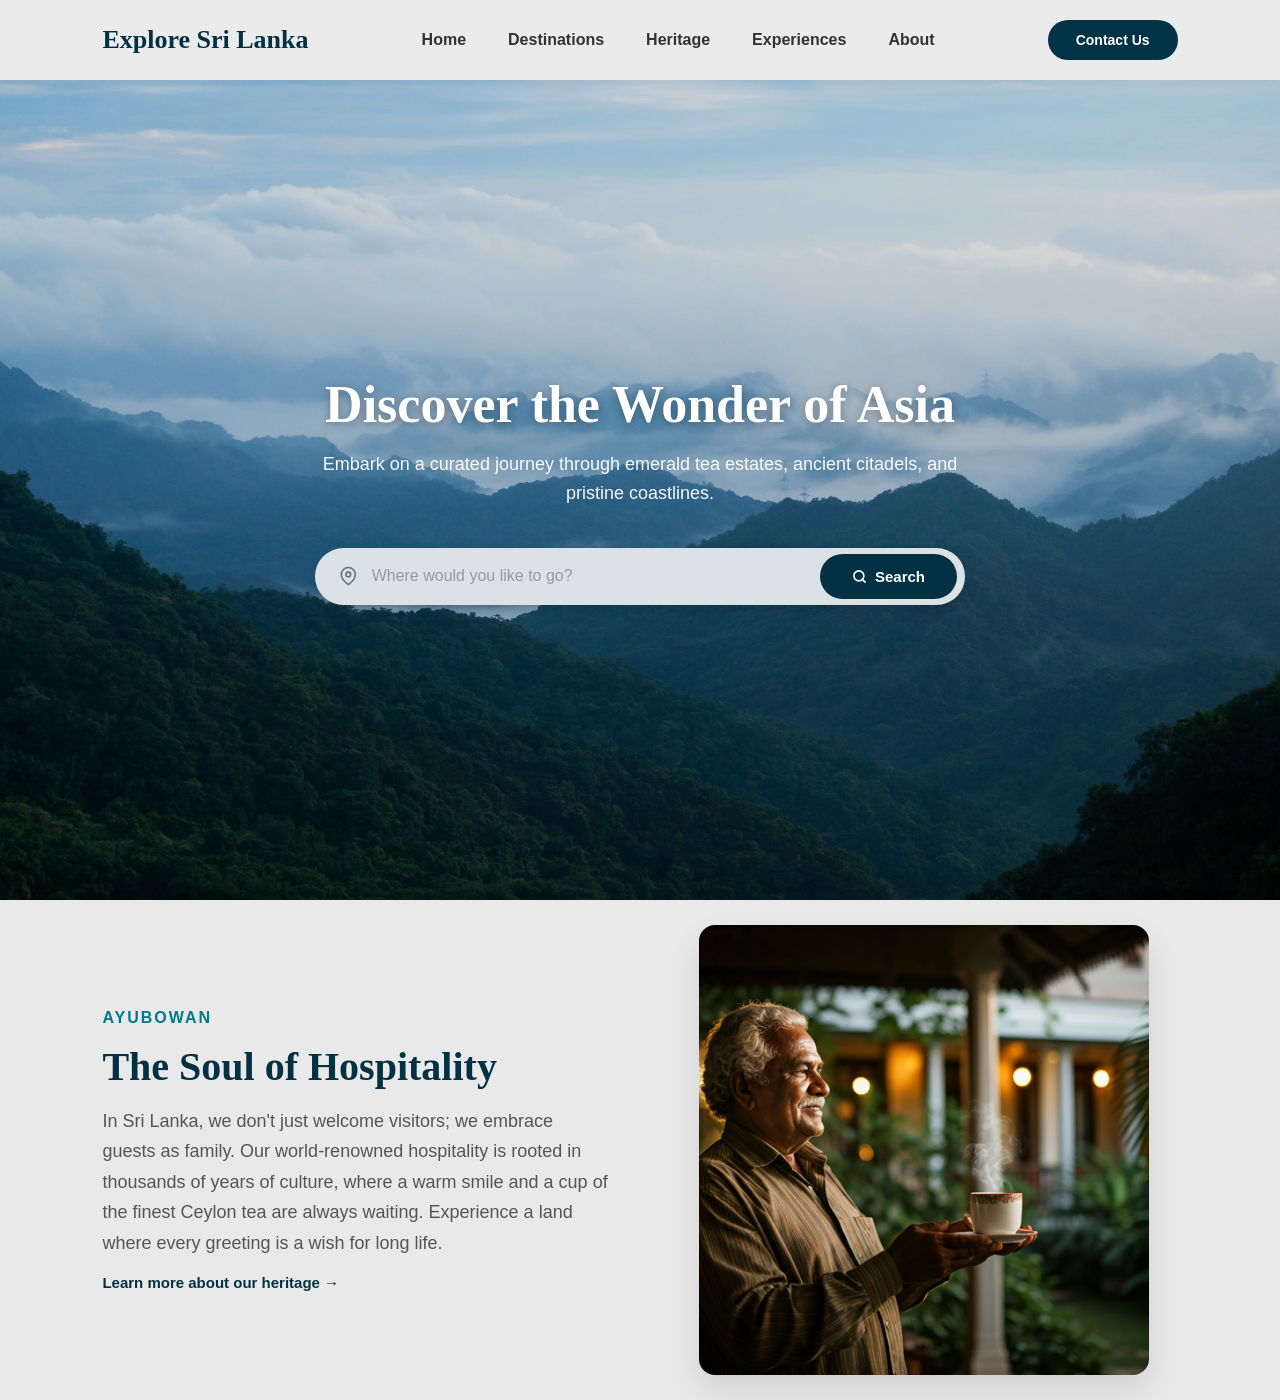
==== index.html @ 51507819 "update 001" ====
<!doctype html>
<html lang="en">
  <head>
    <meta charset="UTF-8" />
    <meta name="viewport" content="width=device-width, initial-scale=1.0" />
    <title>Document</title>
    <link rel="stylesheet" href="assets/css/index.css" />
  </head>
  <body>
    <section class="navbar">
      <div class="logo">Explore Sri Lanka</div>
      <ul class="nav-links">
        <li><a href="#">Home</a></li>
        <li><a href="#">Destinations</a></li>
        <li><a href="#">Heritage</a></li>
        <li><a href="#">Experiences</a></li>
        <li><a href="#">About</a></li>
      </ul>

      <div class="nav-actions">
        <button class="btn-contact">Contact Us</button>
      </div>
    </section>

    <section class="hero-section">
      <div class="hero-row-top">
        <h1>Discover the Wonder of Asia</h1>
        <p>
          Embark on a curated journey through emerald tea estates, ancient
          citadels, and pristine coastlines.
        </p>
      </div>

      <div class="hero-row-bottm">
        <div class="search-input-group">
          <svg
            class="geo-icon"
            xmlns="http://www.w3.org/2000/svg"
            viewBox="0 0 24 24"
            fill="none"
            stroke="currentColor"
            stroke-width="2"
            stroke-linecap="round"
            stroke-linejoin="round"
          >
            <path d="M21 10c0 7-9 13-9 13s-9-6-9-13a9 9 0 0 1 18 0z"></path>
            <circle cx="12" cy="10" r="3"></circle>
          </svg>
          <input
            type="text"
            placeholder="Where would you like to go?"
            class="search-input"
          />
        </div>

        <button class="btn-search">
          <svg
            class="search-icon"
            xmlns="http://www.w3.org/2000/svg"
            viewBox="0 0 24 24"
            fill="none"
            stroke="currentColor"
            stroke-width="2.5"
            stroke-linecap="round"
            stroke-linejoin="round"
          >
            <circle cx="11" cy="11" r="8"></circle>
            <line x1="21" y1="21" x2="16.65" y2="16.65"></line>
          </svg>
          Search
        </button>
      </div>
    </section>

    <section class="hospitality-section">
      <div class="hospitality-left">
        <span>AYUBOWAN</span>
        <h2>The Soul of Hospitality</h2>
        <p>
          In Sri Lanka, we don't just welcome visitors; we embrace guests as
          family. Our world-renowned hospitality is rooted in thousands of years
          of culture, where a warm smile and a cup of the finest Ceylon tea are
          always waiting. Experience a land where every greeting is a wish for
          long life.
        </p>
        <a href="#" class="btn-link">Learn more about our heritage &rarr;</a>
      </div>

      <div class="hospitality-right">
        <img src="assets/Images/hospitality.png" alt="hospitality" />
      </div>
    </section>

    <section class="destinations-section"></section>

    <section class="cta-section"></section>

    <section class="footer-section"></section>
  </body>
</html>
---- assets/css/index.css ----
/* --- 1. Global Reset --- */
* {
  margin: 0;
  padding: 0;
  box-sizing: border-box;
  font-family: "Segoe UI", Tahoma, Geneva, Verdana, sans-serif;
}

body {
  width: 100%;
  overflow-x: hidden;
  background-color: #f4f3ee;
}

/* --- 2. Navigation Bar Section --- */
.navbar {
  display: flex;
  justify-content: space-between;
  align-items: center;
  padding: 20px 8%;
  background-color: #eaebea;
  width: 100%;
  position: sticky;
  top: 0;
  z-index: 1000;
  box-shadow: 0 2px 10px rgba(0, 0, 0, 0.05);
}

.logo {
  font-family: "Playfair Display", "Georgia", serif;
  font-size: 26px;
  font-weight: 700;
  color: #033143;
}

.nav-links {
  display: flex;
  list-style-type: none;
  gap: 10px;
}

.nav-links li a {
  font-weight: 600;
  position: relative;
  display: block;
  color: #333333;
  text-decoration: none;
  padding: 10px 16px;
  text-align: center;
}

.nav-links li a:hover::after,
.nav-links li a.active::after {
  content: "";
  position: absolute;
  left: 0;
  bottom: 0;
  width: 100%;
  height: 2px;
  background-color: #033143;
}

.btn-contact {
  background-color: #003345;
  color: white;
  padding: 12px 28px;
  font-size: 14px;
  font-weight: 600;
  border-radius: 50px;
  border: none;
  cursor: pointer;
}

.btn-contact:hover {
  background-color: #034f6d;
}

/* --- 3. Hero Section --- */
.hero-section {
  position: relative;
  width: 100%;
  height: calc(100vh - 80px);
  min-height: 600px;
  background:
    linear-gradient(rgba(0, 0, 0, 0.15), rgba(0, 0, 0, 0.25)),
    url("../Images/hero_img.webp") no-repeat center center/cover;
  text-align: center;
  color: #ffffff;
  display: flex;
  flex-direction: column;
  justify-content: center;
  align-items: center;
  padding: 60px 20px;
}

.hero-row-top {
  margin-bottom: 40px;
}

.hero-row-top h1 {
  font-family: "Playfair Display", "Georgia", serif;
  font-size: 52px;
  font-weight: 700;
  margin-bottom: 16px;
  text-shadow: 0 2px 10px rgba(0, 0, 0, 0.3);
}

.hero-row-top p {
  font-size: 18px;
  max-width: 650px;
  margin: 0 auto;
  line-height: 1.6;
  opacity: 0.95;
}

.hero-row-bottm {
  background-color: #dbe2e6;
  border-radius: 100px;
  display: flex;
  align-items: center;
  justify-content: space-between;
  padding: 6px 8px 6px 24px;
  width: 100%;
  max-width: 650px;
  box-shadow: 0 4px 15px rgba(0, 0, 0, 0.15);
}

.search-input-group {
  display: flex;
  align-items: center;
  gap: 14px;
  flex: 1;
}

.geo-icon {
  width: 20px;
  height: 20px;
  color: #5c727d;
}

.search-input {
  border: none;
  background: transparent;
  outline: none;
  width: 100%;
  font-size: 16px;
  color: #2c3e50;
  font-weight: 400;
}

.search-input::placeholder {
  color: #7f8c8d;
  opacity: 0.8;
}

.btn-search {
  background-color: #033143;
  color: #ffffff;
  border: none;
  padding: 14px 32px;
  border-radius: 100px;
  font-size: 15px;
  font-weight: 600;
  display: flex;
  align-items: center;
  gap: 8px;
  cursor: pointer;
}

.btn-search:hover {
  background-color: #044158;
}

.search-icon {
  width: 15px;
  height: 15px;
  color: #ffffff;
}

/* --- 4. Hospitality Section --- */
.hospitality-section {
  width: 100%;
  display: flex;
  flex-direction: row;
  justify-content: space-between;
  align-items: center;
  gap: 60px;
  padding: 0 8%;
  background-color: #e9e9e9;
}

.hospitality-left {
  flex: 1;
  display: flex;
  flex-direction: column;
  gap: 16px;
}

.hospitality-left span {
  color: #007a87;
  font-weight: 600;
  letter-spacing: 2px;
  font-size: 16px;
}

.hospitality-left h2 {
  font-family: "Playfair Display", "Georgia", serif;
  font-size: 40px;
  color: #033143;
  font-weight: 700;
}

.hospitality-left p {
  color: #555555;
  line-height: 1.7;
  font-size: 18px;
}

.hospitality-left a {
  color: #033143;
  text-decoration: none;
  font-size: 15px;
  font-weight: 600;
}

.hospitality-right {
  flex: 1;
  display: flex;
  justify-content: center;
}

.hospitality-right img {
  margin: 25px;
  border-radius: 16px;
  width: 100%;
  max-width: 450px;
  height: auto;
  box-shadow: 0 15px 30px rgba(0, 0, 0, 0.1);
}

/* ==========================================================================
   📱 5. MOBILE & TABLET RESPONSIVE MEDIA QUERY (Screen < 768px)
   ========================================================================== */
@media (max-width: 768px) {
  /* Navbar Responsive */
  .navbar {
    flex-direction: column;
    gap: 15px;
    padding: 15px 20px;
  }

  .nav-links {
    flex-wrap: wrap;
    justify-content: center;
    gap: 10px;
  }

  /* Hero Section Responsive */
  .hero-row-top h1 {
    font-size: 34px; /* Title එක පොඩි කලා phone එකට ගැලපෙන්න */
  }

  .hero-row-top p {
    font-size: 15px;
  }

  /* Search Bar Responsive */
  .hero-row-bottm {
    flex-direction: column;
    border-radius: 20px;
    padding: 16px;
    gap: 16px;
  }

  .search-input-group {
    width: 100%;
  }

  .btn-search {
    width: 100%;
    justify-content: center;
  }

  /* Hospitality Section Responsive */
  .hospitality-section {
    flex-direction: column-reverse; /* Mobile එකේදී Image එක උඩටත් Text එක යටටත් ගන්නවා */
    gap: 40px;
    padding: 40px 24px;
    text-align: center;
    margin: 40px auto;
  }

  .hospitality-left {
    width: 100%;
  }

  .hospitality-left h2 {
    font-size: 28px;
  }

  .hospitality-right {
    width: 100%;
  }

  .hospitality-right img {
    max-width: 100%; /* Phone එකේ size එකටම image එක auto කුඩා වෙනවා */
  }
}
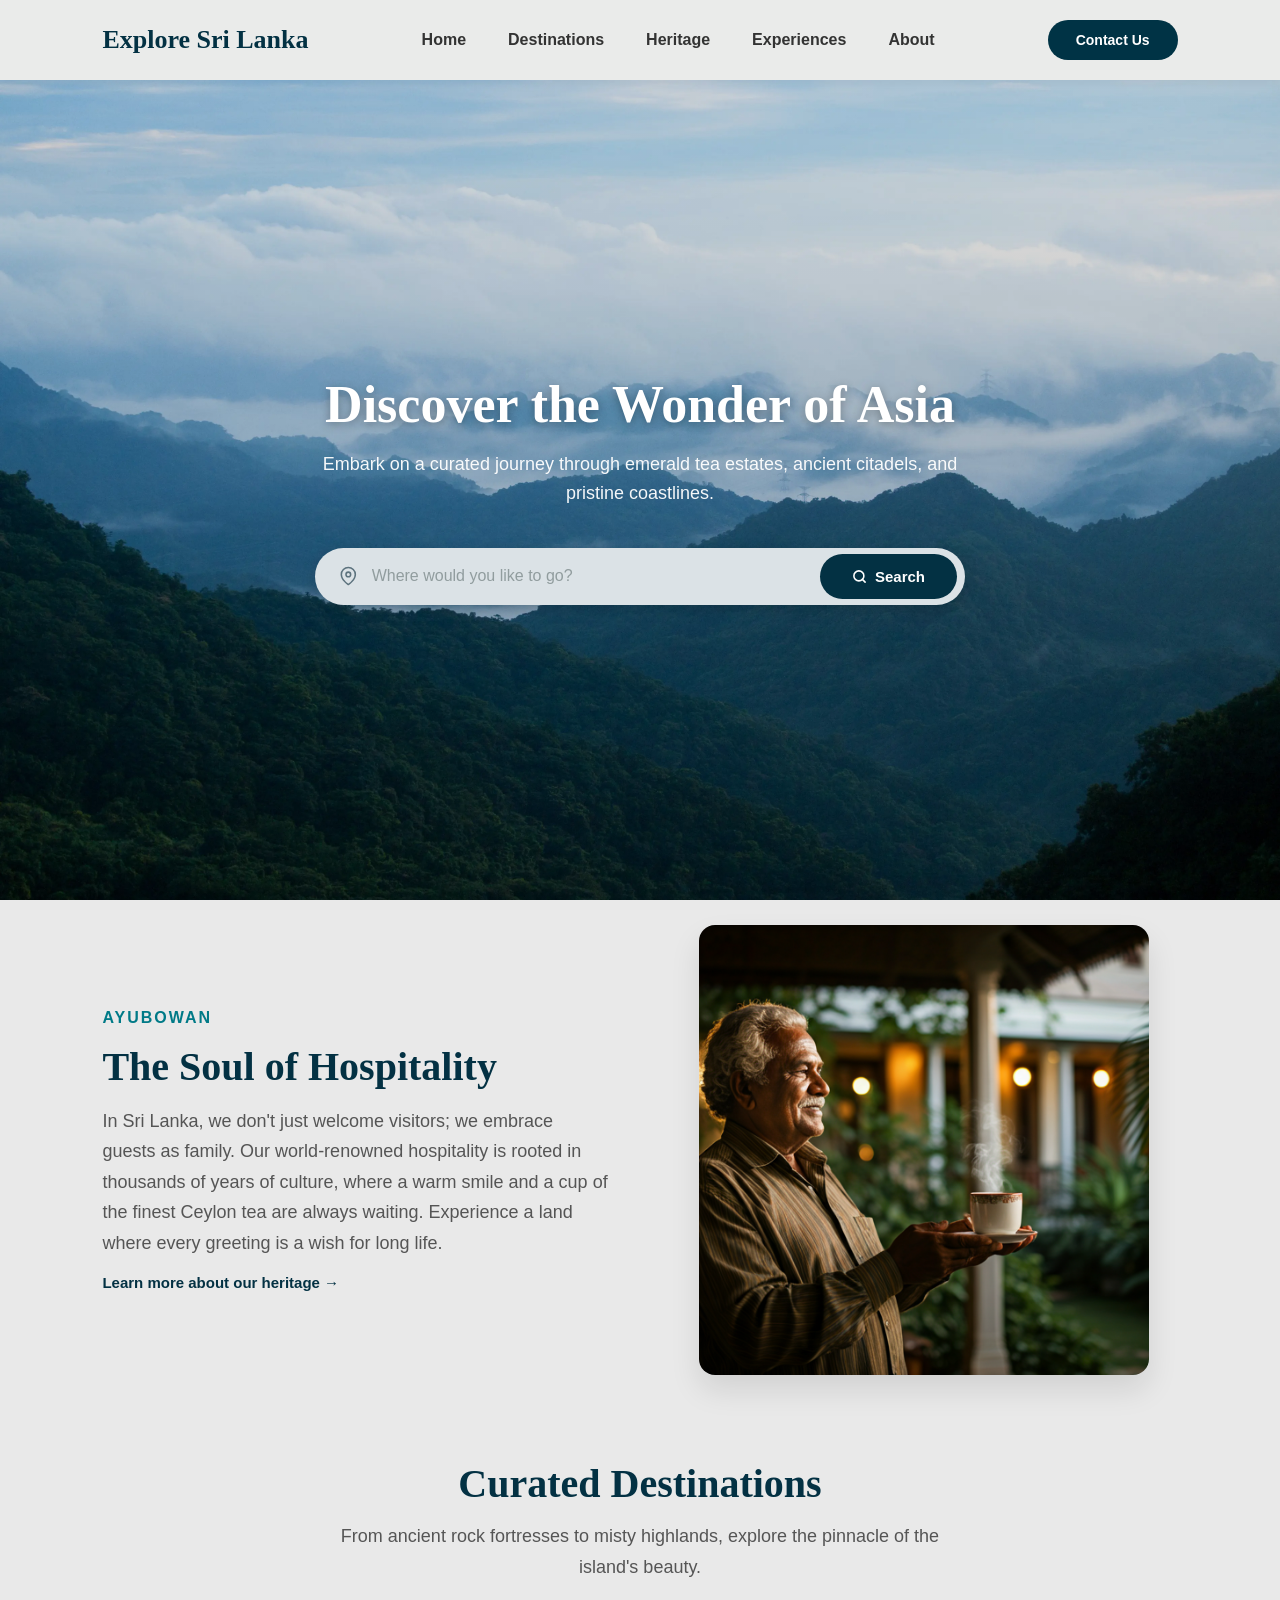
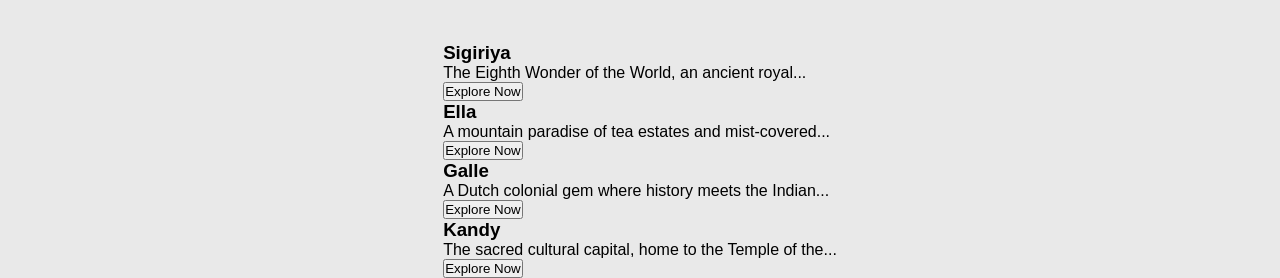
==== commit e7f6f1ef: "update destinations 001" ====
--- a/index.html
+++ b/index.html
@@ -91,7 +91,41 @@
       </div>
     </section>
 
-    <section class="destinations-section"></section>
+    <section class="destinations-section">
+      <div class="destinations-top">
+        <h2>Curated Destinations</h2>
+        <p>
+          From ancient rock fortresses to misty highlands, explore the pinnacle
+          of the island's beauty.
+        </p>
+      </div>
+
+      <div class="destinations-bottom">
+        <div class="destinations-bottom-card card-sigiriya">
+          <h3>Sigiriya</h3>
+          <p>The Eighth Wonder of the World, an ancient royal...</p>
+          <button class="btn-explore">Explore Now</button>
+        </div>
+
+        <div class="destinations-bottom-card card-ella">
+          <h3>Ella</h3>
+          <p>A mountain paradise of tea estates and mist-covered...</p>
+          <button class="btn-explore">Explore Now</button>
+        </div>
+
+        <div class="destinations-bottom-card card-galle">
+          <h3>Galle</h3>
+          <p>A Dutch colonial gem where history meets the Indian...</p>
+          <button class="btn-explore">Explore Now</button>
+        </div>
+
+        <div class="destinations-bottom-card card-kandy">
+          <h3>Kandy</h3>
+          <p>The sacred cultural capital, home to the Temple of the...</p>
+          <button class="btn-explore">Explore Now</button>
+        </div>
+      </div>
+    </section>
 
     <section class="cta-section"></section>
 
--- a/assets/css/index.css
+++ b/assets/css/index.css
@@ -236,6 +236,39 @@
   max-width: 450px;
   height: auto;
   box-shadow: 0 15px 30px rgba(0, 0, 0, 0.1);
+}
+
+/* destinations-section */
+
+.destinations-section {
+  display: flex;
+  flex-direction: column;
+  align-items: center;
+  background-color: #e9e9e9;
+}
+
+.destinations-top {
+  display: flex;
+  flex-direction: column;
+  align-items: center;
+  justify-content: center;
+  padding: 60px;
+  gap: 14px;
+}
+
+.destinations-top h2 {
+  font-family: "Playfair Display", "Georgia", serif;
+  font-size: 40px;
+  color: #033143;
+  font-weight: 700;
+}
+
+.destinations-top p {
+  color: #555555;
+  line-height: 1.7;
+  font-size: 18px;
+  text-align: center;
+  max-width: 650px;
 }
 
 /* ==========================================================================
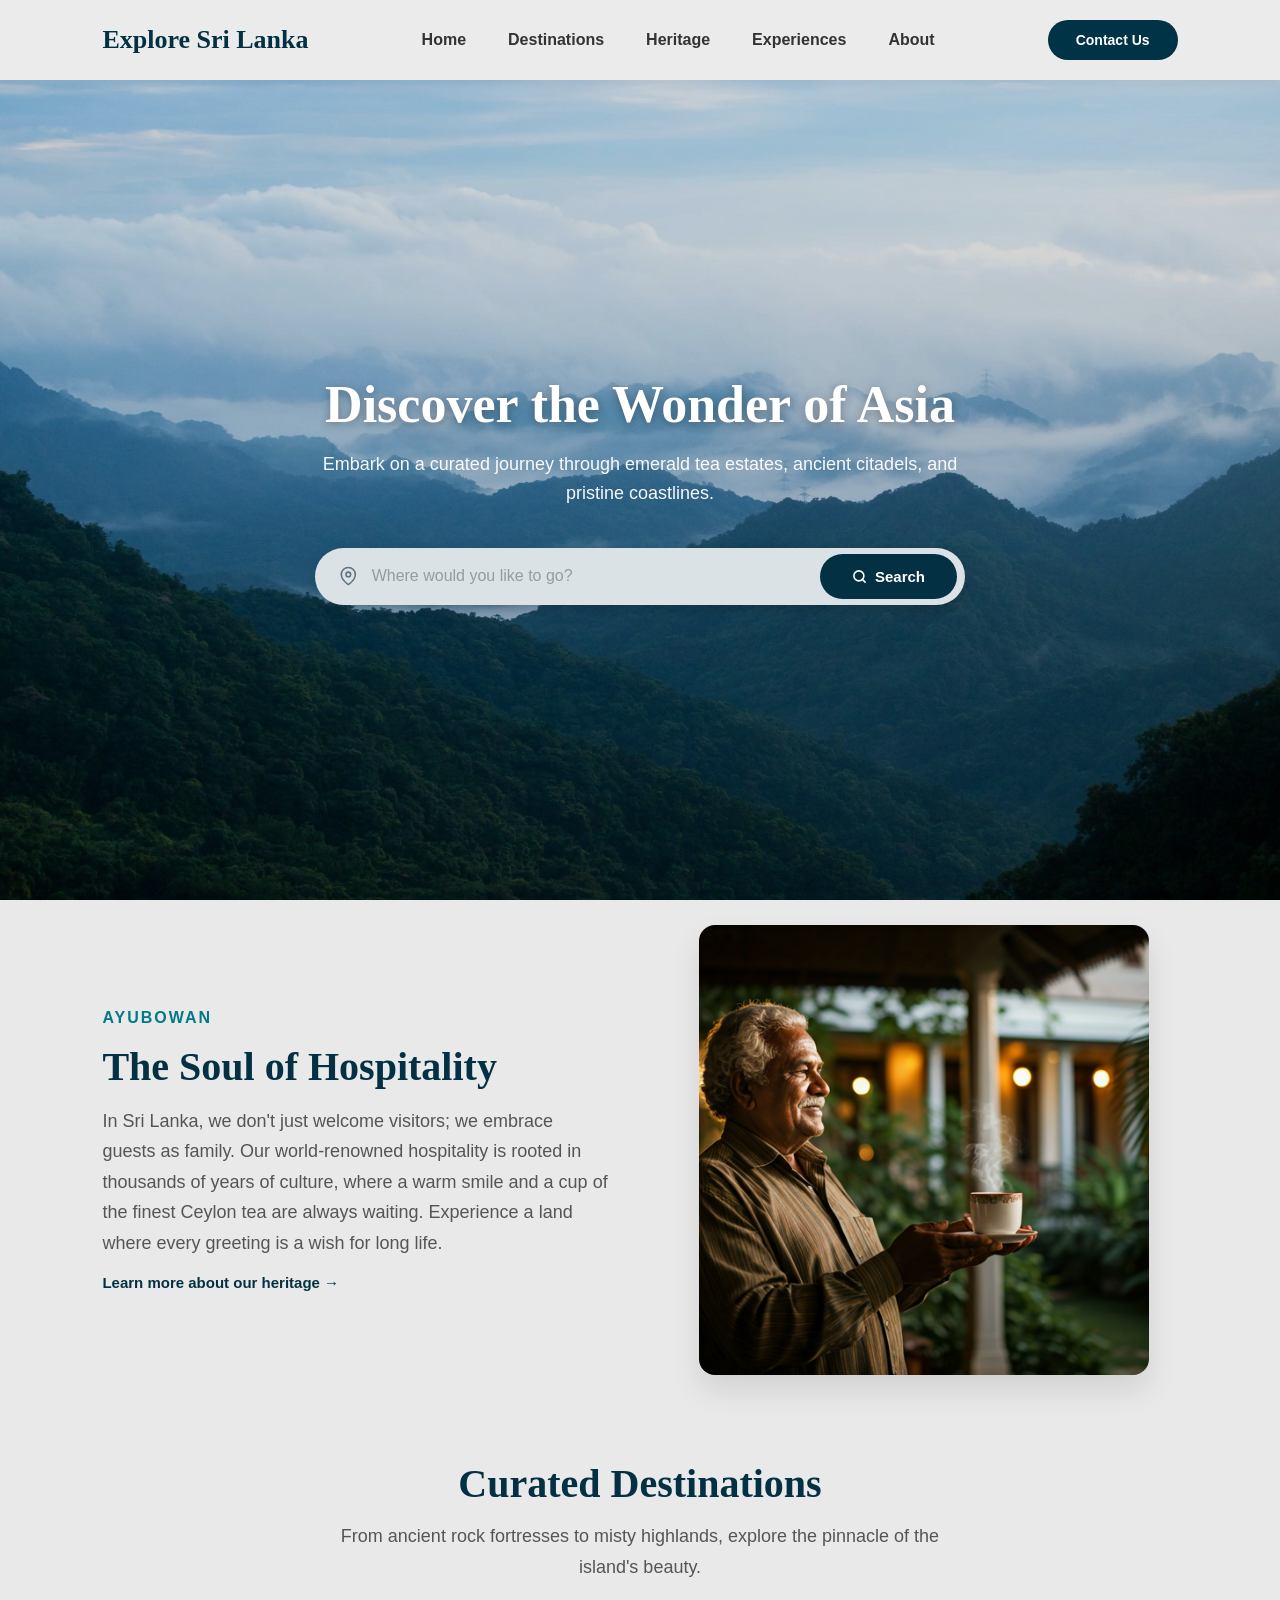
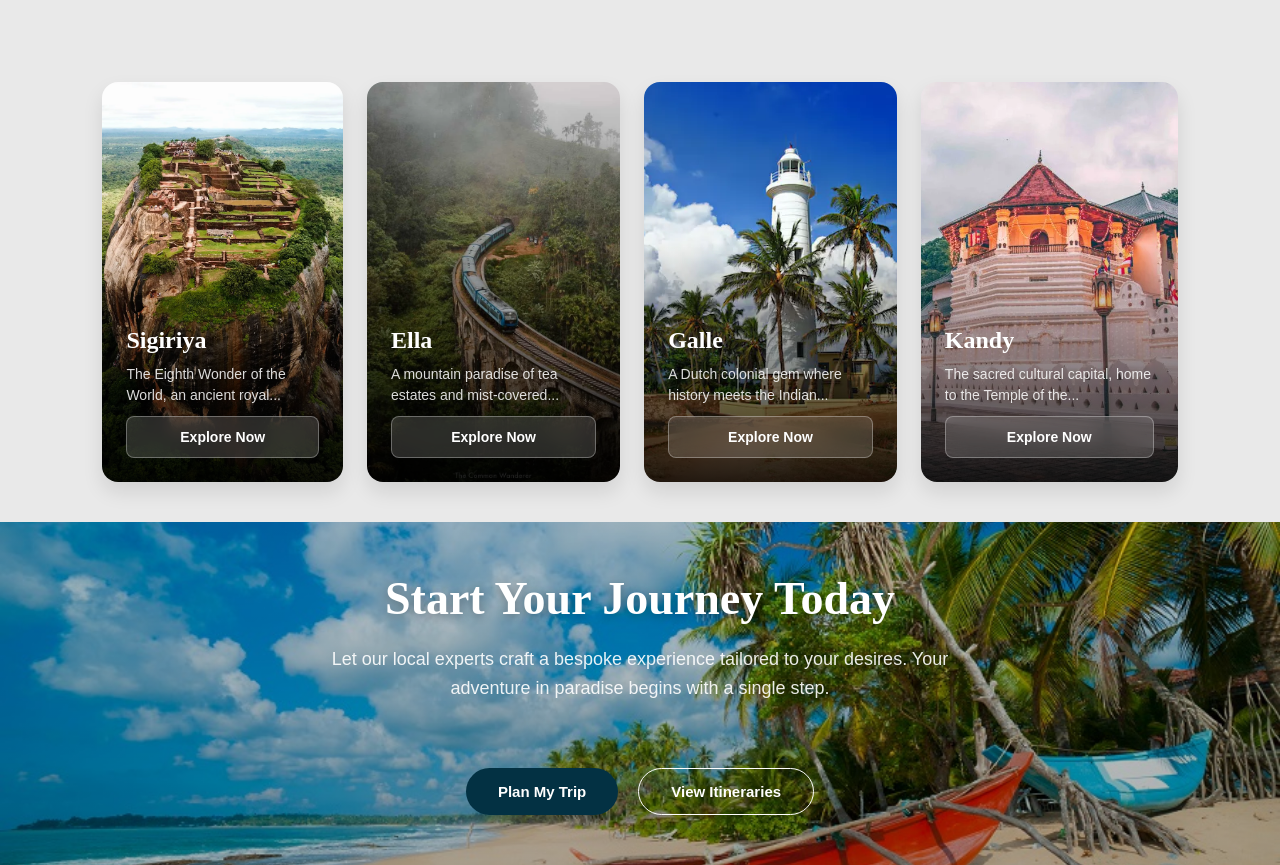
==== commit bc88edf2: "update cta section 002" ====
--- a/index.html
+++ b/index.html
@@ -127,7 +127,19 @@
       </div>
     </section>
 
-    <section class="cta-section"></section>
+    <section class="cta-section">
+      <div class="cta-section-top">
+        <h1>Start Your Journey Today</h1>
+        <p>
+          Let our local experts craft a bespoke experience tailored to your
+          desires. Your adventure in paradise begins with a single step.
+        </p>
+      </div>
+      <div class="cta-section-bottom">
+        <button class="btn-plan">Plan My Trip</button>
+        <button class="btn-itineraries">View Itineraries</button>
+      </div>
+    </section>
 
     <section class="footer-section"></section>
   </body>
--- a/assets/css/index.css
+++ b/assets/css/index.css
@@ -1,4 +1,4 @@
-/* --- 1. Global Reset --- */
+/*Global Reset*/
 * {
   margin: 0;
   padding: 0;
@@ -12,7 +12,7 @@
   background-color: #f4f3ee;
 }
 
-/* --- 2. Navigation Bar Section --- */
+/*Navigation Bar Section*/
 .navbar {
   display: flex;
   justify-content: space-between;
@@ -75,7 +75,7 @@
   background-color: #034f6d;
 }
 
-/* --- 3. Hero Section --- */
+/*Hero Section */
 .hero-section {
   position: relative;
   width: 100%;
@@ -271,6 +271,154 @@
   max-width: 650px;
 }
 
+.destinations-bottom {
+  display: flex;
+  flex-direction: row;
+  justify-content: space-between;
+  gap: 24px;
+  width: 100%;
+  max-width: 1600px;
+  margin: 40px auto;
+  padding: 0 8%;
+}
+
+.destinations-bottom-card {
+  height: 400px;
+  border-radius: 16px;
+  box-shadow: 0 10px 20px rgba(0, 0, 0, 0.1);
+  display: flex;
+  flex-direction: column;
+  justify-content: flex-end;
+
+  padding: 24px;
+  color: white;
+  gap: 10px;
+}
+
+.destinations-bottom-card:hover {
+  transform: translateY(-8px);
+}
+
+.destinations-bottom-card h3 {
+  font-family: "Playfair Display", "Georgia", serif;
+  font-size: 24px;
+}
+
+.destinations-bottom-card p {
+  font-size: 14px;
+  line-height: 1.5;
+  opacity: 0.85;
+}
+
+.btn-explore {
+  background: rgba(255, 255, 255, 0.15);
+  backdrop-filter: blur(10px);
+  -webkit-backdrop-filter: blur(10px);
+  color: #ffffff;
+  border: 1px solid rgba(255, 255, 255, 0.3);
+  padding: 12px;
+  border-radius: 8px;
+  font-size: 14px;
+  font-weight: 600;
+  cursor: pointer;
+  width: 100%;
+}
+.card-sigiriya {
+  background:
+    linear-gradient(to top, rgba(0, 0, 0, 0.85) 0%, rgba(0, 0, 0, 0) 60%),
+    url("../Images/sigiriya.webp") no-repeat center center/cover;
+}
+
+.card-ella {
+  background:
+    linear-gradient(to top, rgba(0, 0, 0, 0.85) 0%, rgba(0, 0, 0, 0) 60%),
+    url("../Images/ella.webp") no-repeat center center/cover;
+}
+
+.card-galle {
+  background:
+    linear-gradient(to top, rgba(0, 0, 0, 0.85) 0%, rgba(0, 0, 0, 0) 60%),
+    url("../Images/galle.webp") no-repeat center center/cover;
+}
+
+.card-kandy {
+  background:
+    linear-gradient(to top, rgba(0, 0, 0, 0.85) 0%, rgba(0, 0, 0, 0) 60%),
+    url("../Images/kandy.webp") no-repeat center center/cover;
+}
+
+/* cta-section */
+.cta-section {
+  background:
+    linear-gradient(rgba(0, 0, 0, 0.2), rgba(0, 0, 0, 0.3)),
+    url("../Images/cta_bg.jpg") no-repeat center center/cover;
+  display: flex;
+  flex-direction: column;
+  justify-content: center;
+  align-items: center;
+  text-align: center;
+  color: white;
+  gap: 50px;
+  padding: 50px;
+}
+
+.cta-section-top {
+  max-width: 700px;
+  display: flex;
+  flex-direction: column;
+  align-items: center;
+  gap: 20px;
+}
+
+.cta-section-top h1 {
+  font-family: "Playfair Display", "Georgia", serif;
+  font-size: 46px;
+  font-weight: 700;
+  text-shadow: 0 2px 10px rgba(0, 0, 0, 0.3);
+}
+
+.cta-section-top p {
+  font-size: 18px;
+  line-height: 1.6;
+  opacity: 0.9;
+}
+
+.cta-section-bottom {
+  display: flex;
+  flex-direction: row;
+  gap: 20px;
+  margin-top: 15px;
+}
+
+.cta-section-bottom button {
+  padding: 14px 32px;
+  border-radius: 50px;
+  font-size: 15px;
+  font-weight: 600;
+  cursor: pointer;
+  transition: all 0.3s ease;
+}
+
+.btn-plan {
+  background-color: #033143;
+  color: white;
+  border: none;
+}
+
+.btn-plan:hover {
+  background-color: #044863;
+}
+
+.btn-itineraries {
+  background: transparent;
+  color: white;
+  border: 1.5px solid white;
+}
+
+.btn-itineraries:hover {
+  background-color: white;
+  color: #033143;
+}
 /* ==========================================================================
    📱 5. MOBILE & TABLET RESPONSIVE MEDIA QUERY (Screen < 768px)
    ========================================================================== */
@@ -338,4 +486,32 @@
   .hospitality-right img {
     max-width: 100%; /* Phone එකේ size එකටම image එක auto කුඩා වෙනවා */
   }
-}
+
+  .destinations-top {
+    padding: 40px 20px;
+    gap: 10px;
+  }
+
+  .destinations-top h2 {
+    font-size: 30px; /* ලොකු වැඩි නිසා මාතෘකාව පොඩ්ඩක් කුඩා කලා */
+  }
+
+  .destinations-top p {
+    font-size: 15px; /* Paragraph එකේ අකුරු සයිස් එක පොඩ්ඩක් අඩු කලා */
+  }
+
+  /* 2. ප්‍රධාන Flex Container එක වම-දකුණ (Row) ඉඳන් උඩ-යට (Column) කිරීම */
+  .destinations-bottom {
+    flex-direction: column; /* කාඩ් 4 එකක් යට එකක් පෙළගස්වන මැජික් ලයින් එක */
+    gap: 20px; /* කාඩ් අතර පරතරය */
+    padding: 0 24px; /* දෙපැත්තෙන් ලස්සනට margin එකක් තියාගන්න */
+    margin: 20px auto 40px auto;
+  }
+
+  /* 3. තනි කාඩ් එකක පළල සහ උස phone screen එකට fit කිරීම */
+  .destinations-bottom-card {
+    width: 100%; /* කාඩ් එක phone එකේ පළලටම (Full width) ගන්නවා */
+    height: 350px; /* Phone එකේදී උස 400px වැඩි නිසා 350px කලා */
+    padding: 20px; /* කාඩ් එක ඇතුලේ තියෙන padding පොඩ්ඩක් අඩු කලා */
+  }
+}
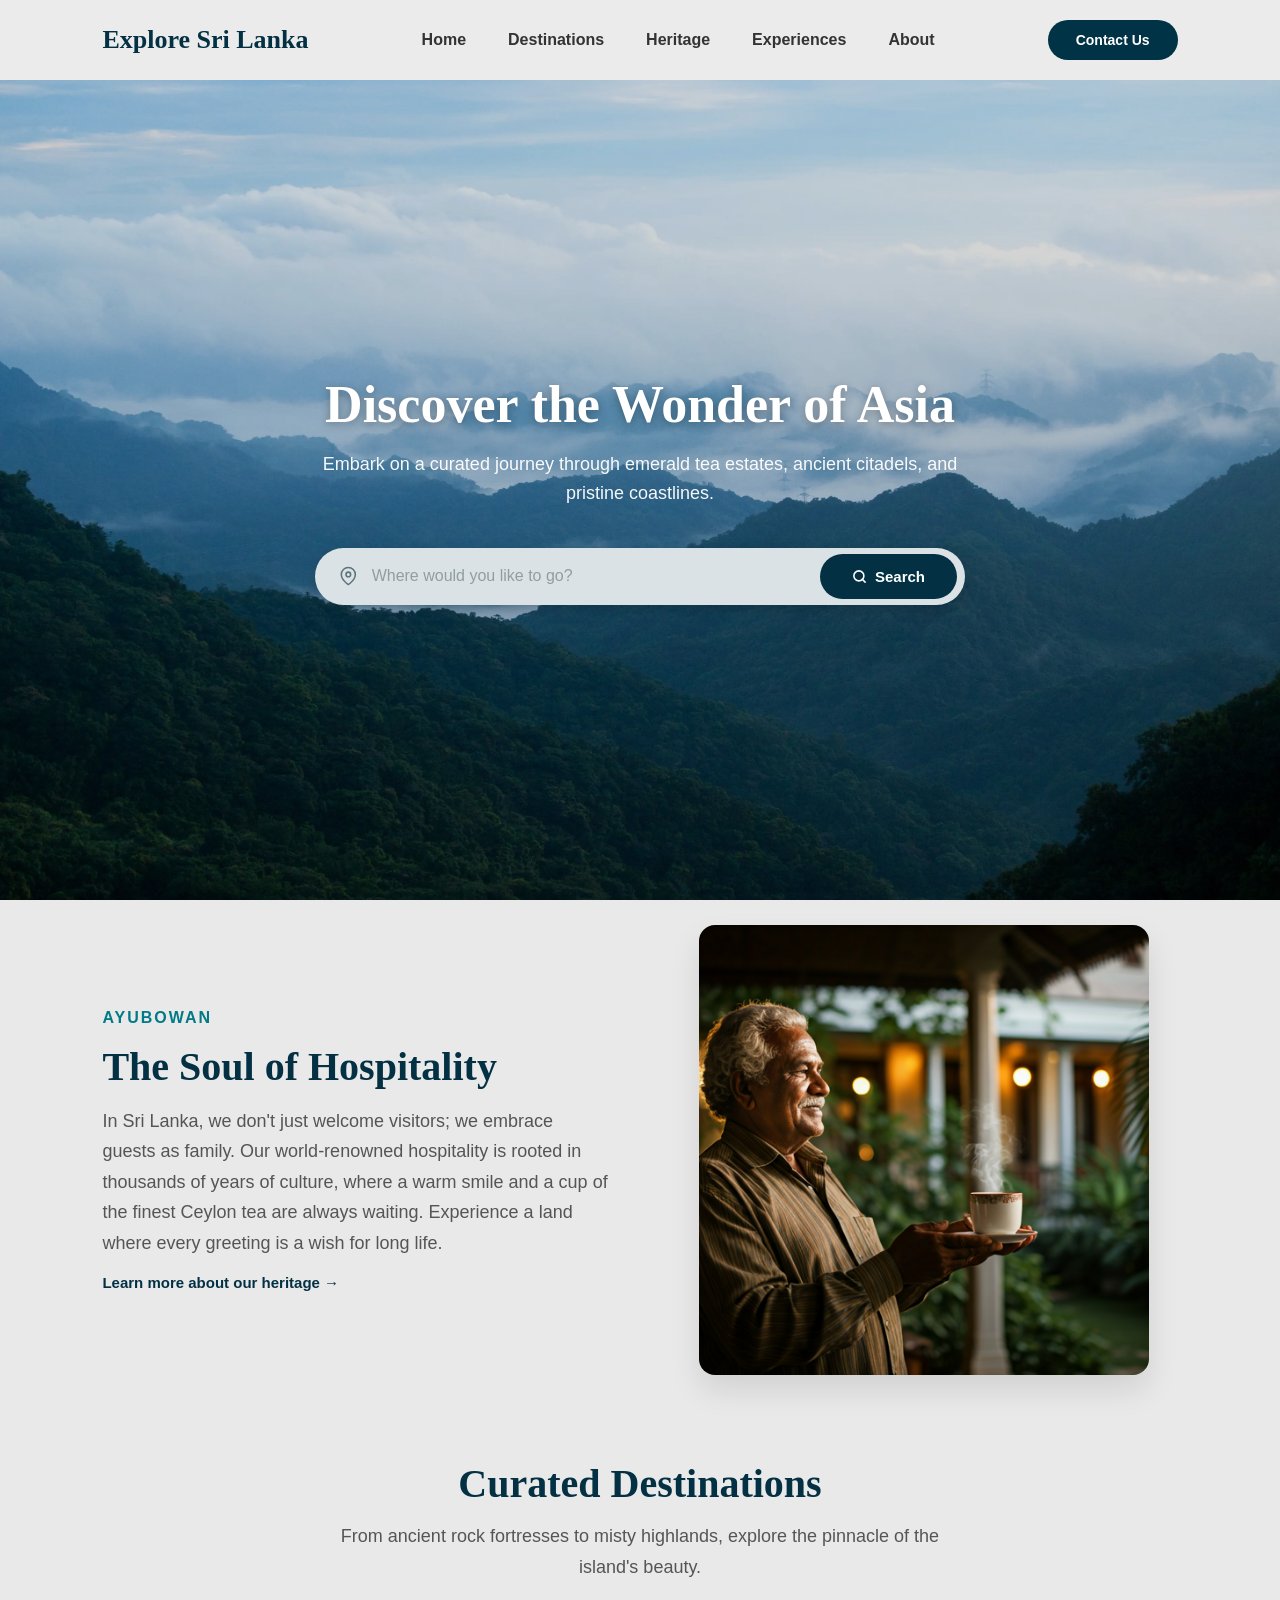
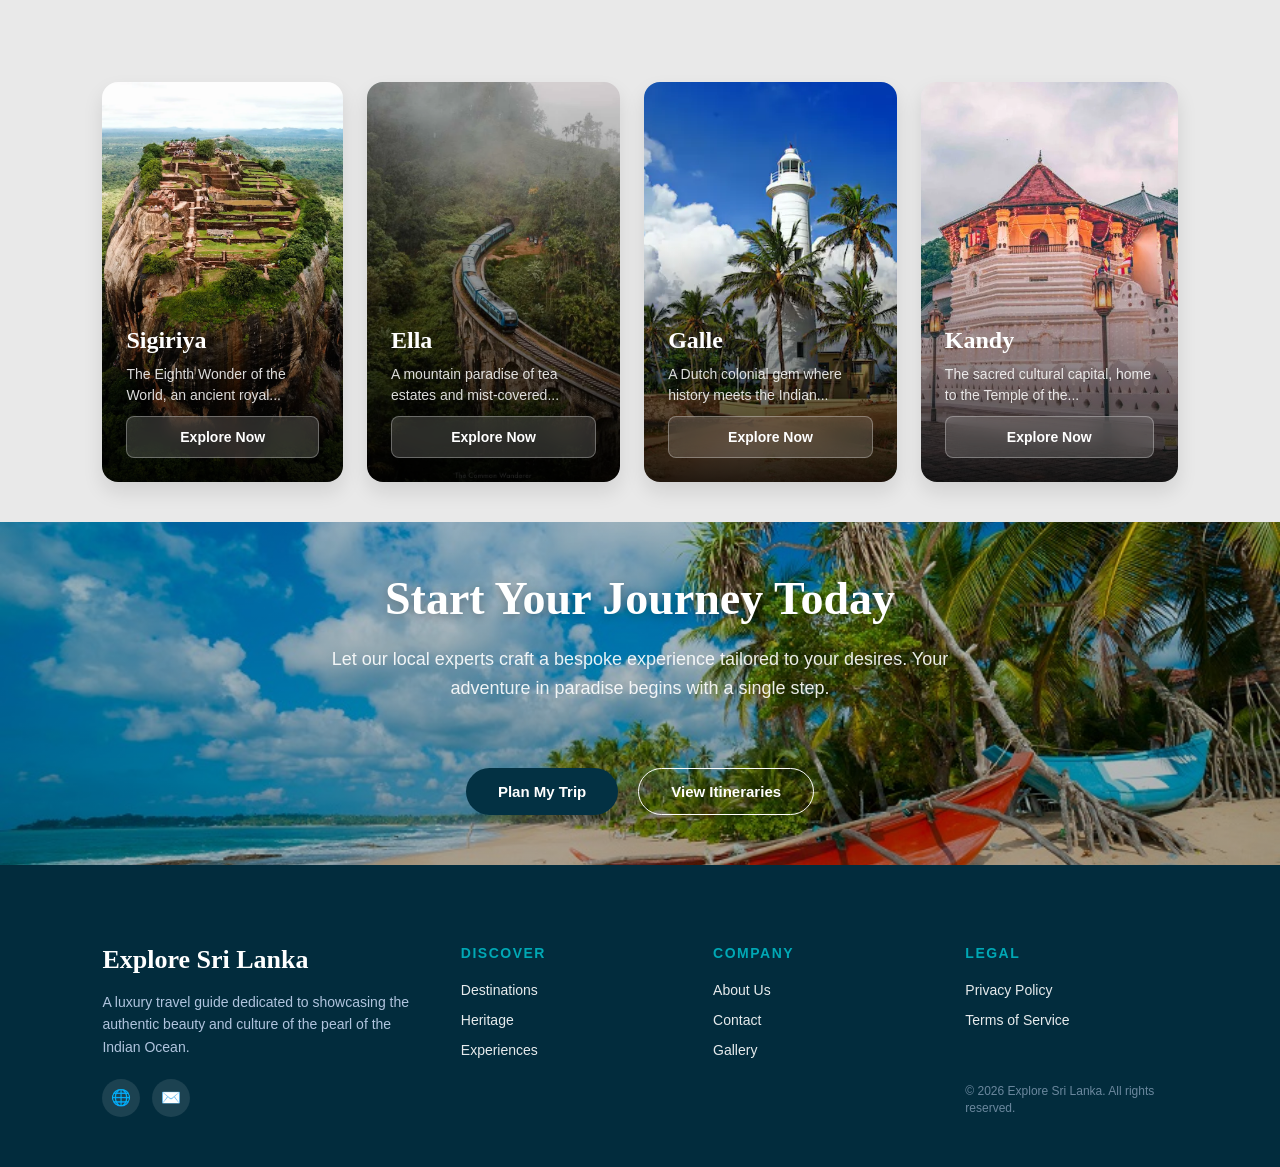
==== commit 0e1b29b9: "update index page and modern nav bar and footter" ====
--- a/index.html
+++ b/index.html
@@ -5,22 +5,11 @@
     <meta name="viewport" content="width=device-width, initial-scale=1.0" />
     <title>Document</title>
     <link rel="stylesheet" href="assets/css/index.css" />
+    <link rel="stylesheet" href="assets/css/index.css" />
+    <link rel="stylesheet" href="assets/css/navbar-footer.css" />
   </head>
   <body>
-    <section class="navbar">
-      <div class="logo">Explore Sri Lanka</div>
-      <ul class="nav-links">
-        <li><a href="#">Home</a></li>
-        <li><a href="#">Destinations</a></li>
-        <li><a href="#">Heritage</a></li>
-        <li><a href="#">Experiences</a></li>
-        <li><a href="#">About</a></li>
-      </ul>
-
-      <div class="nav-actions">
-        <button class="btn-contact">Contact Us</button>
-      </div>
-    </section>
+    <div id="global-navbar"></div>
 
     <section class="hero-section">
       <div class="hero-row-top">
@@ -141,6 +130,8 @@
       </div>
     </section>
 
-    <section class="footer-section"></section>
+    <div id="global-footer"></div>
+
+    <script src="assets/js/load-components.js"></script>
   </body>
 </html>
--- a/assets/css/index.css
+++ b/assets/css/index.css
@@ -1,4 +1,4 @@
-/*Global Reset*/
+/* Global Reset */
 * {
   margin: 0;
   padding: 0;
@@ -12,70 +12,7 @@
   background-color: #f4f3ee;
 }
 
-/*Navigation Bar Section*/
-.navbar {
-  display: flex;
-  justify-content: space-between;
-  align-items: center;
-  padding: 20px 8%;
-  background-color: #eaebea;
-  width: 100%;
-  position: sticky;
-  top: 0;
-  z-index: 1000;
-  box-shadow: 0 2px 10px rgba(0, 0, 0, 0.05);
-}
-
-.logo {
-  font-family: "Playfair Display", "Georgia", serif;
-  font-size: 26px;
-  font-weight: 700;
-  color: #033143;
-}
-
-.nav-links {
-  display: flex;
-  list-style-type: none;
-  gap: 10px;
-}
-
-.nav-links li a {
-  font-weight: 600;
-  position: relative;
-  display: block;
-  color: #333333;
-  text-decoration: none;
-  padding: 10px 16px;
-  text-align: center;
-}
-
-.nav-links li a:hover::after,
-.nav-links li a.active::after {
-  content: "";
-  position: absolute;
-  left: 0;
-  bottom: 0;
-  width: 100%;
-  height: 2px;
-  background-color: #033143;
-}
-
-.btn-contact {
-  background-color: #003345;
-  color: white;
-  padding: 12px 28px;
-  font-size: 14px;
-  font-weight: 600;
-  border-radius: 50px;
-  border: none;
-  cursor: pointer;
-}
-
-.btn-contact:hover {
-  background-color: #034f6d;
-}
-
-/*Hero Section */
+/* Hero Section */
 .hero-section {
   position: relative;
   width: 100%;
@@ -177,7 +114,7 @@
   color: #ffffff;
 }
 
-/* --- 4. Hospitality Section --- */
+/* Hospitality Section */
 .hospitality-section {
   width: 100%;
   display: flex;
@@ -238,8 +175,7 @@
   box-shadow: 0 15px 30px rgba(0, 0, 0, 0.1);
 }
 
-/* destinations-section */
-
+/* Destinations Section */
 .destinations-section {
   display: flex;
   flex-direction: column;
@@ -289,7 +225,6 @@
   display: flex;
   flex-direction: column;
   justify-content: flex-end;
-
   padding: 24px;
   color: white;
   gap: 10px;
@@ -323,6 +258,7 @@
   cursor: pointer;
   width: 100%;
 }
+
 .card-sigiriya {
   background:
     linear-gradient(to top, rgba(0, 0, 0, 0.85) 0%, rgba(0, 0, 0, 0) 60%),
@@ -347,7 +283,7 @@
     url("../Images/kandy.webp") no-repeat center center/cover;
 }
 
-/* cta-section */
+/* CTA Section */
 .cta-section {
   background:
     linear-gradient(rgba(0, 0, 0, 0.2), rgba(0, 0, 0, 0.3)),
@@ -419,33 +355,19 @@
   background-color: white;
   color: #033143;
 }
+
 /* ==========================================================================
-   📱 5. MOBILE & TABLET RESPONSIVE MEDIA QUERY (Screen < 768px)
+   📱 MOBILE & TABLET RESPONSIVE MEDIA QUERY (Screen < 768px)
    ========================================================================== */
 @media (max-width: 768px) {
-  /* Navbar Responsive */
-  .navbar {
-    flex-direction: column;
-    gap: 15px;
-    padding: 15px 20px;
-  }
-
-  .nav-links {
-    flex-wrap: wrap;
-    justify-content: center;
-    gap: 10px;
-  }
-
-  /* Hero Section Responsive */
   .hero-row-top h1 {
-    font-size: 34px; /* Title එක පොඩි කලා phone එකට ගැලපෙන්න */
+    font-size: 34px;
   }
 
   .hero-row-top p {
     font-size: 15px;
   }
 
-  /* Search Bar Responsive */
   .hero-row-bottm {
     flex-direction: column;
     border-radius: 20px;
@@ -462,9 +384,8 @@
     justify-content: center;
   }
 
-  /* Hospitality Section Responsive */
   .hospitality-section {
-    flex-direction: column-reverse; /* Mobile එකේදී Image එක උඩටත් Text එක යටටත් ගන්නවා */
+    flex-direction: column-reverse;
     gap: 40px;
     padding: 40px 24px;
     text-align: center;
@@ -484,7 +405,7 @@
   }
 
   .hospitality-right img {
-    max-width: 100%; /* Phone එකේ size එකටම image එක auto කුඩා වෙනවා */
+    max-width: 100%;
   }
 
   .destinations-top {
@@ -493,25 +414,48 @@
   }
 
   .destinations-top h2 {
-    font-size: 30px; /* ලොකු වැඩි නිසා මාතෘකාව පොඩ්ඩක් කුඩා කලා */
+    font-size: 30px;
   }
 
   .destinations-top p {
-    font-size: 15px; /* Paragraph එකේ අකුරු සයිස් එක පොඩ්ඩක් අඩු කලා */
-  }
-
-  /* 2. ප්‍රධාන Flex Container එක වම-දකුණ (Row) ඉඳන් උඩ-යට (Column) කිරීම */
+    font-size: 15px;
+  }
+
   .destinations-bottom {
-    flex-direction: column; /* කාඩ් 4 එකක් යට එකක් පෙළගස්වන මැජික් ලයින් එක */
-    gap: 20px; /* කාඩ් අතර පරතරය */
-    padding: 0 24px; /* දෙපැත්තෙන් ලස්සනට margin එකක් තියාගන්න */
+    flex-direction: column;
+    gap: 20px;
+    padding: 0 24px;
     margin: 20px auto 40px auto;
   }
 
-  /* 3. තනි කාඩ් එකක පළල සහ උස phone screen එකට fit කිරීම */
   .destinations-bottom-card {
-    width: 100%; /* කාඩ් එක phone එකේ පළලටම (Full width) ගන්නවා */
-    height: 350px; /* Phone එකේදී උස 400px වැඩි නිසා 350px කලා */
-    padding: 20px; /* කාඩ් එක ඇතුලේ තියෙන padding පොඩ්ඩක් අඩු කලා */
-  }
-}
+    width: 100%;
+    height: 350px;
+    padding: 20px;
+  }
+
+  .cta-section {
+    padding: 60px 20px;
+    gap: 30px;
+    height: auto;
+  }
+
+  .cta-section-top h1 {
+    font-size: 32px;
+  }
+
+  .cta-section-top p {
+    font-size: 15px;
+  }
+
+  .cta-section-bottom {
+    flex-direction: column;
+    width: 100%;
+    gap: 12px;
+    margin-top: 5px;
+  }
+
+  .cta-section-bottom button {
+    width: 100%;
+  }
+}
--- a/assets/css/index.css
+++ b/assets/css/index.css
@@ -1,4 +1,4 @@
-/*Global Reset*/
+/* Global Reset */
 * {
   margin: 0;
   padding: 0;
@@ -12,70 +12,7 @@
   background-color: #f4f3ee;
 }
 
-/*Navigation Bar Section*/
-.navbar {
-  display: flex;
-  justify-content: space-between;
-  align-items: center;
-  padding: 20px 8%;
-  background-color: #eaebea;
-  width: 100%;
-  position: sticky;
-  top: 0;
-  z-index: 1000;
-  box-shadow: 0 2px 10px rgba(0, 0, 0, 0.05);
-}
-
-.logo {
-  font-family: "Playfair Display", "Georgia", serif;
-  font-size: 26px;
-  font-weight: 700;
-  color: #033143;
-}
-
-.nav-links {
-  display: flex;
-  list-style-type: none;
-  gap: 10px;
-}
-
-.nav-links li a {
-  font-weight: 600;
-  position: relative;
-  display: block;
-  color: #333333;
-  text-decoration: none;
-  padding: 10px 16px;
-  text-align: center;
-}
-
-.nav-links li a:hover::after,
-.nav-links li a.active::after {
-  content: "";
-  position: absolute;
-  left: 0;
-  bottom: 0;
-  width: 100%;
-  height: 2px;
-  background-color: #033143;
-}
-
-.btn-contact {
-  background-color: #003345;
-  color: white;
-  padding: 12px 28px;
-  font-size: 14px;
-  font-weight: 600;
-  border-radius: 50px;
-  border: none;
-  cursor: pointer;
-}
-
-.btn-contact:hover {
-  background-color: #034f6d;
-}
-
-/*Hero Section */
+/* Hero Section */
 .hero-section {
   position: relative;
   width: 100%;
@@ -177,7 +114,7 @@
   color: #ffffff;
 }
 
-/* --- 4. Hospitality Section --- */
+/* Hospitality Section */
 .hospitality-section {
   width: 100%;
   display: flex;
@@ -238,8 +175,7 @@
   box-shadow: 0 15px 30px rgba(0, 0, 0, 0.1);
 }
 
-/* destinations-section */
-
+/* Destinations Section */
 .destinations-section {
   display: flex;
   flex-direction: column;
@@ -289,7 +225,6 @@
   display: flex;
   flex-direction: column;
   justify-content: flex-end;
-
   padding: 24px;
   color: white;
   gap: 10px;
@@ -323,6 +258,7 @@
   cursor: pointer;
   width: 100%;
 }
+
 .card-sigiriya {
   background:
     linear-gradient(to top, rgba(0, 0, 0, 0.85) 0%, rgba(0, 0, 0, 0) 60%),
@@ -347,7 +283,7 @@
     url("../Images/kandy.webp") no-repeat center center/cover;
 }
 
-/* cta-section */
+/* CTA Section */
 .cta-section {
   background:
     linear-gradient(rgba(0, 0, 0, 0.2), rgba(0, 0, 0, 0.3)),
@@ -419,33 +355,19 @@
   background-color: white;
   color: #033143;
 }
+
 /* ==========================================================================
-   📱 5. MOBILE & TABLET RESPONSIVE MEDIA QUERY (Screen < 768px)
+   📱 MOBILE & TABLET RESPONSIVE MEDIA QUERY (Screen < 768px)
    ========================================================================== */
 @media (max-width: 768px) {
-  /* Navbar Responsive */
-  .navbar {
-    flex-direction: column;
-    gap: 15px;
-    padding: 15px 20px;
-  }
-
-  .nav-links {
-    flex-wrap: wrap;
-    justify-content: center;
-    gap: 10px;
-  }
-
-  /* Hero Section Responsive */
   .hero-row-top h1 {
-    font-size: 34px; /* Title එක පොඩි කලා phone එකට ගැලපෙන්න */
+    font-size: 34px;
   }
 
   .hero-row-top p {
     font-size: 15px;
   }
 
-  /* Search Bar Responsive */
   .hero-row-bottm {
     flex-direction: column;
     border-radius: 20px;
@@ -462,9 +384,8 @@
     justify-content: center;
   }
 
-  /* Hospitality Section Responsive */
   .hospitality-section {
-    flex-direction: column-reverse; /* Mobile එකේදී Image එක උඩටත් Text එක යටටත් ගන්නවා */
+    flex-direction: column-reverse;
     gap: 40px;
     padding: 40px 24px;
     text-align: center;
@@ -484,7 +405,7 @@
   }
 
   .hospitality-right img {
-    max-width: 100%; /* Phone එකේ size එකටම image එක auto කුඩා වෙනවා */
+    max-width: 100%;
   }
 
   .destinations-top {
@@ -493,25 +414,48 @@
   }
 
   .destinations-top h2 {
-    font-size: 30px; /* ලොකු වැඩි නිසා මාතෘකාව පොඩ්ඩක් කුඩා කලා */
+    font-size: 30px;
   }
 
   .destinations-top p {
-    font-size: 15px; /* Paragraph එකේ අකුරු සයිස් එක පොඩ්ඩක් අඩු කලා */
-  }
-
-  /* 2. ප්‍රධාන Flex Container එක වම-දකුණ (Row) ඉඳන් උඩ-යට (Column) කිරීම */
+    font-size: 15px;
+  }
+
   .destinations-bottom {
-    flex-direction: column; /* කාඩ් 4 එකක් යට එකක් පෙළගස්වන මැජික් ලයින් එක */
-    gap: 20px; /* කාඩ් අතර පරතරය */
-    padding: 0 24px; /* දෙපැත්තෙන් ලස්සනට margin එකක් තියාගන්න */
+    flex-direction: column;
+    gap: 20px;
+    padding: 0 24px;
     margin: 20px auto 40px auto;
   }
 
-  /* 3. තනි කාඩ් එකක පළල සහ උස phone screen එකට fit කිරීම */
   .destinations-bottom-card {
-    width: 100%; /* කාඩ් එක phone එකේ පළලටම (Full width) ගන්නවා */
-    height: 350px; /* Phone එකේදී උස 400px වැඩි නිසා 350px කලා */
-    padding: 20px; /* කාඩ් එක ඇතුලේ තියෙන padding පොඩ්ඩක් අඩු කලා */
-  }
-}
+    width: 100%;
+    height: 350px;
+    padding: 20px;
+  }
+
+  .cta-section {
+    padding: 60px 20px;
+    gap: 30px;
+    height: auto;
+  }
+
+  .cta-section-top h1 {
+    font-size: 32px;
+  }
+
+  .cta-section-top p {
+    font-size: 15px;
+  }
+
+  .cta-section-bottom {
+    flex-direction: column;
+    width: 100%;
+    gap: 12px;
+    margin-top: 5px;
+  }
+
+  .cta-section-bottom button {
+    width: 100%;
+  }
+}
--- a/assets/css/navbar-footer.css
+++ b/assets/css/navbar-footer.css
@@ -0,0 +1,241 @@
+.navbar {
+  display: flex;
+  justify-content: space-between;
+  align-items: center;
+  padding: 20px 8%;
+  background-color: #eaebea;
+  width: 100%;
+  position: sticky;
+  top: 0;
+  z-index: 1000;
+}
+
+.logo {
+  font-family: "Playfair Display", "Georgia", serif;
+  font-size: 26px;
+  font-weight: 700;
+  color: #033143;
+}
+
+.nav-links {
+  display: flex;
+  list-style-type: none;
+  gap: 10px;
+}
+
+.nav-links li a {
+  font-weight: 600;
+  position: relative;
+  display: block;
+  color: #333333;
+  text-decoration: none;
+  padding: 10px 16px;
+  text-align: center;
+}
+
+.nav-links li a:hover::after,
+.nav-links li a.active::after {
+  content: "";
+  position: absolute;
+  left: 0;
+  bottom: 0;
+  width: 100%;
+  height: 2px;
+  background-color: #033143;
+}
+
+.btn-contact {
+  background-color: #003345;
+  color: white;
+  padding: 12px 28px;
+  font-size: 14px;
+  font-weight: 600;
+  border-radius: 50px;
+  border: none;
+  cursor: pointer;
+}
+
+.hamburger-menu {
+  display: none;
+  flex-direction: column;
+  gap: 6px;
+  cursor: pointer;
+}
+
+.hamburger-menu span {
+  width: 28px;
+  height: 3px;
+  background-color: #033143;
+  border-radius: 2px;
+  transition: all 0.3s ease;
+}
+
+.footer-section {
+  width: 100%;
+  background-color: #022c3d;
+  color: #ffffff;
+  padding: 80px 8% 50px 8%;
+  display: flex;
+  flex-direction: row;
+  justify-content: space-between;
+  gap: 40px;
+}
+
+.footer-col01,
+.footer-col02,
+.footer-col03,
+.footer-col04 {
+  flex: 1;
+  display: flex;
+  flex-direction: column;
+  gap: 16px;
+}
+
+.footer-col01 {
+  flex: 1.5;
+}
+
+.footer-col01 h3 {
+  font-family: "Playfair Display", "Georgia", serif;
+  font-size: 26px;
+  color: #ffffff;
+}
+
+.footer-col01 p {
+  font-size: 14px;
+  color: #b0c4de;
+  line-height: 1.6;
+}
+
+.footer-socials {
+  display: flex;
+  gap: 12px;
+  margin-top: 5px;
+}
+
+.social-icon {
+  background-color: rgba(255, 255, 255, 0.1);
+  width: 38px;
+  height: 38px;
+  display: flex;
+  flex-direction: row;
+  justify-content: center;
+  align-items: center;
+  border-radius: 50%;
+  cursor: pointer;
+  font-size: 16px;
+  transition: background-color 0.3s ease;
+}
+
+.social-icon:hover {
+  background-color: rgba(255, 255, 255, 0.25);
+}
+
+.footer-section h4 {
+  font-size: 14px;
+  font-weight: 700;
+  letter-spacing: 1.5px;
+  color: #00a8b5;
+  margin-bottom: 4px;
+}
+
+.footer-section ul {
+  list-style: none;
+  display: flex;
+  flex-direction: column;
+  gap: 12px;
+}
+
+.footer-section ul li a {
+  color: #ffffff;
+  text-decoration: none;
+  font-size: 14px;
+  opacity: 0.9;
+  transition:
+    color 0.2s ease,
+    padding-left 0.2s ease;
+}
+
+.footer-section ul li a:hover {
+  color: #00a8b5;
+  padding-left: 4px;
+}
+
+.copyright {
+  margin-top: auto;
+  font-size: 12px;
+  color: #b0c4de;
+  opacity: 0.6;
+  line-height: 1.4;
+}
+
+@media (max-width: 768px) {
+  .navbar {
+    padding: 20px 24px;
+  }
+
+  .hamburger-menu {
+    display: flex;
+  }
+
+  .nav-actions {
+    display: none;
+  }
+
+  .nav-links {
+    position: absolute;
+    top: 75px;
+    left: 0;
+    width: 100%;
+    background-color: #eaebea;
+    flex-direction: column;
+    gap: 0;
+    padding: 0;
+    max-height: 0;
+    overflow: hidden;
+    transition: max-height 0.4s ease-in-out;
+    box-shadow: 0 10px 15px rgba(0, 0, 0, 0.05);
+  }
+
+  .nav-links li {
+    width: 100%;
+    text-align: center;
+    border-bottom: 1px solid rgba(0, 0, 0, 0.05);
+  }
+
+  .nav-links li a {
+    padding: 18px 0;
+    display: block;
+    width: 100%;
+  }
+
+  .nav-links.active {
+    max-height: 350px;
+  }
+
+  .hamburger-menu.active span:nth-child(1) {
+    transform: translateY(9px) rotate(45deg);
+  }
+
+  .hamburger-menu.active span:nth-child(2) {
+    opacity: 0;
+  }
+
+  .hamburger-menu.active span:nth-child(3) {
+    transform: translateY(-9px) rotate(-45deg);
+  }
+
+  .footer-section {
+    flex-direction: column;
+    gap: 40px;
+    padding: 50px 24px 40px 24px;
+  }
+
+  .footer-col01 {
+    flex: 1;
+  }
+
+  .copyright {
+    margin-top: 20px;
+  }
+}
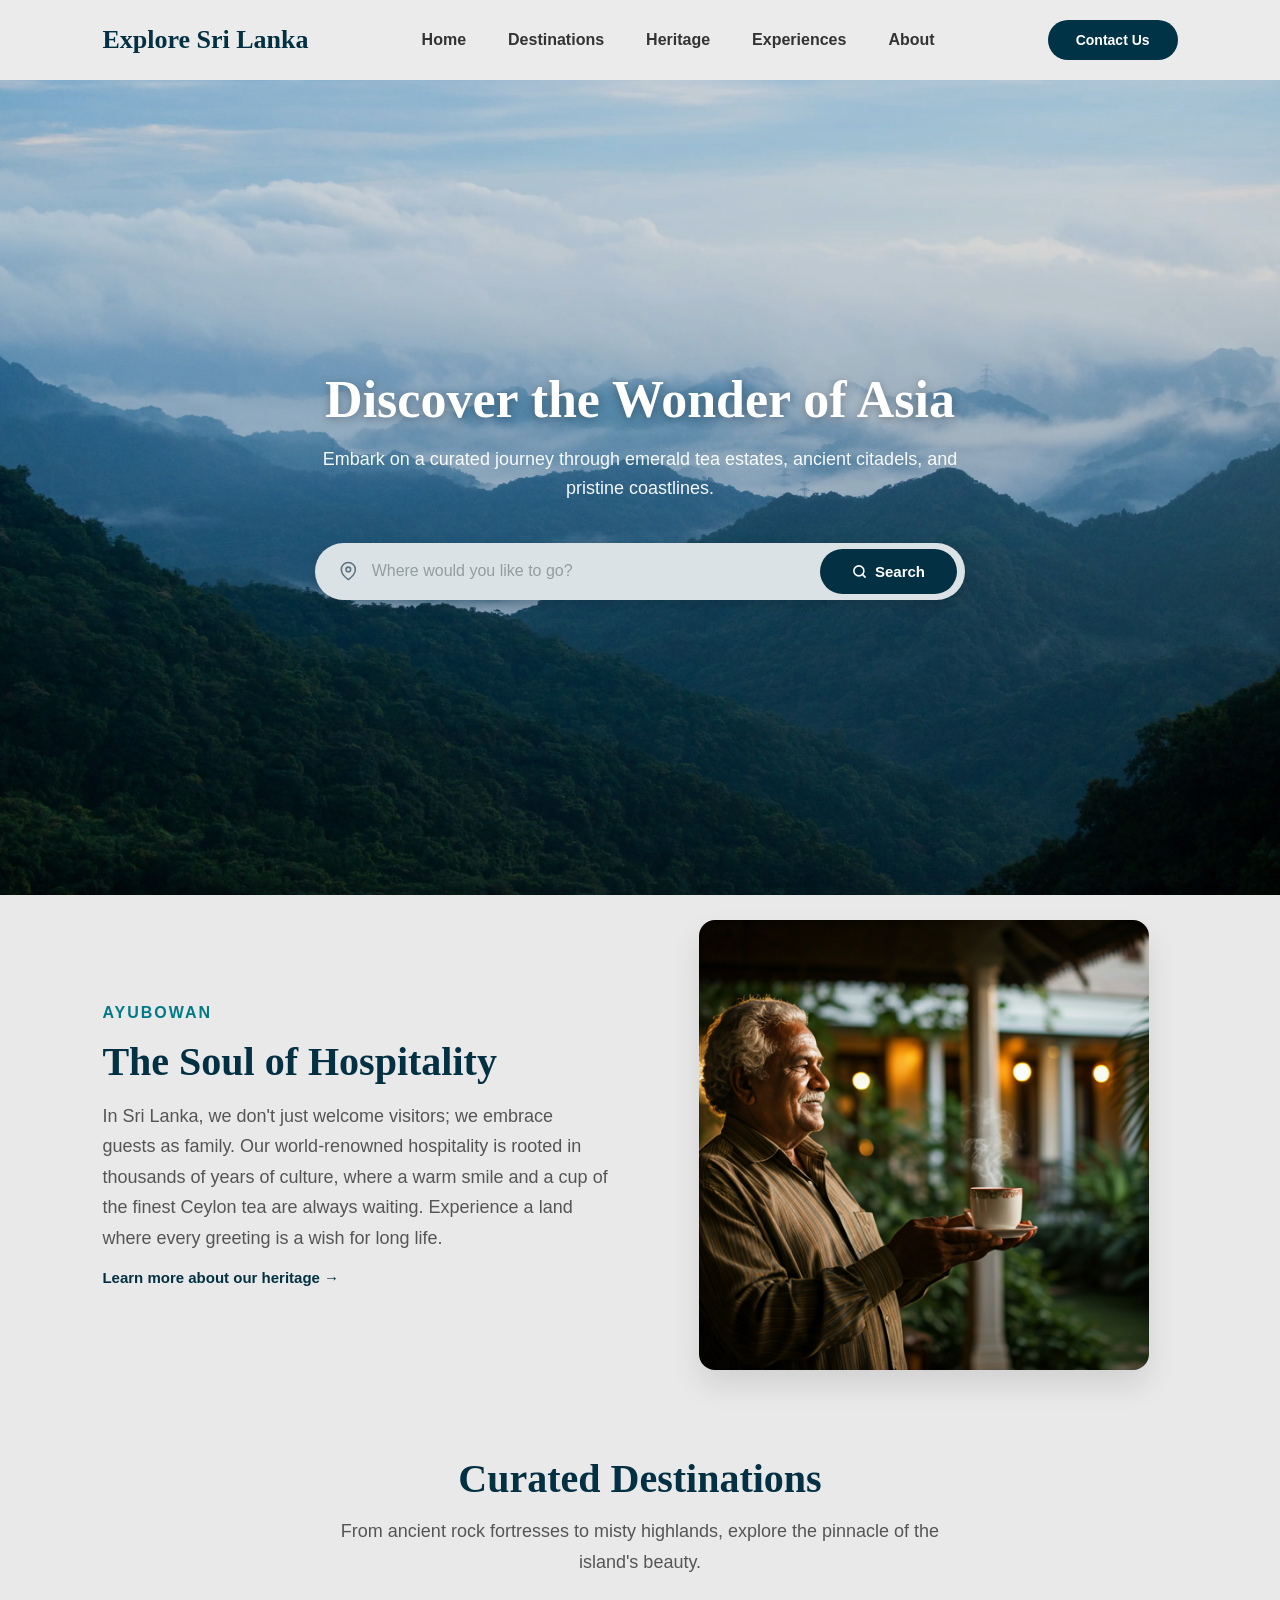
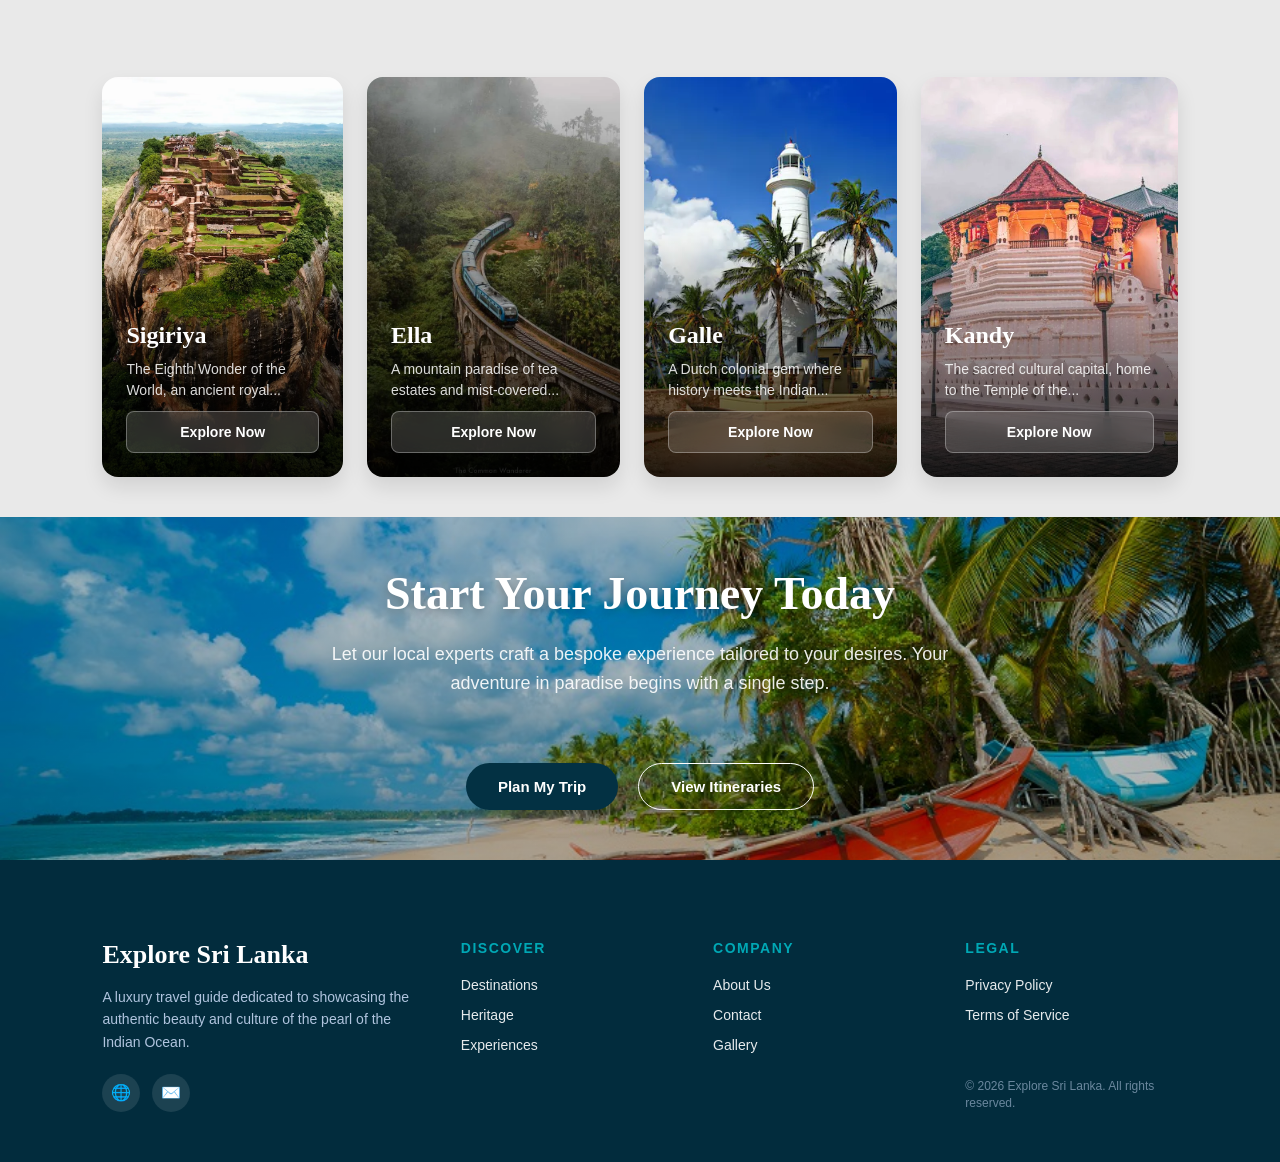
==== commit dea9897e: "update css path" ====
--- a/index.html
+++ b/index.html
@@ -4,9 +4,8 @@
     <meta charset="UTF-8" />
     <meta name="viewport" content="width=device-width, initial-scale=1.0" />
     <title>Document</title>
-    <link rel="stylesheet" href="assets/css/index.css" />
-    <link rel="stylesheet" href="assets/css/index.css" />
-    <link rel="stylesheet" href="assets/css/navbar-footer.css" />
+    <link rel="stylesheet" href="./assets/css/index.css" />
+    <link rel="stylesheet" href="./assets/css/navbar-footer.css" />
   </head>
   <body>
     <div id="global-navbar"></div>
--- a/assets/css/navbar-footer.css
+++ b/assets/css/navbar-footer.css
@@ -1,3 +1,6 @@
+body {
+  padding-top: 75px;
+}
 .navbar {
   display: flex;
   justify-content: space-between;
@@ -5,16 +8,18 @@
   padding: 20px 8%;
   background-color: #eaebea;
   width: 100%;
-  position: sticky;
+  position: fixed;
   top: 0;
   z-index: 1000;
 }
 
-.logo {
+.logo a {
   font-family: "Playfair Display", "Georgia", serif;
   font-size: 26px;
   font-weight: 700;
   color: #033143;
+  cursor: pointer;
+  text-decoration: none;
 }
 
 .nav-links {
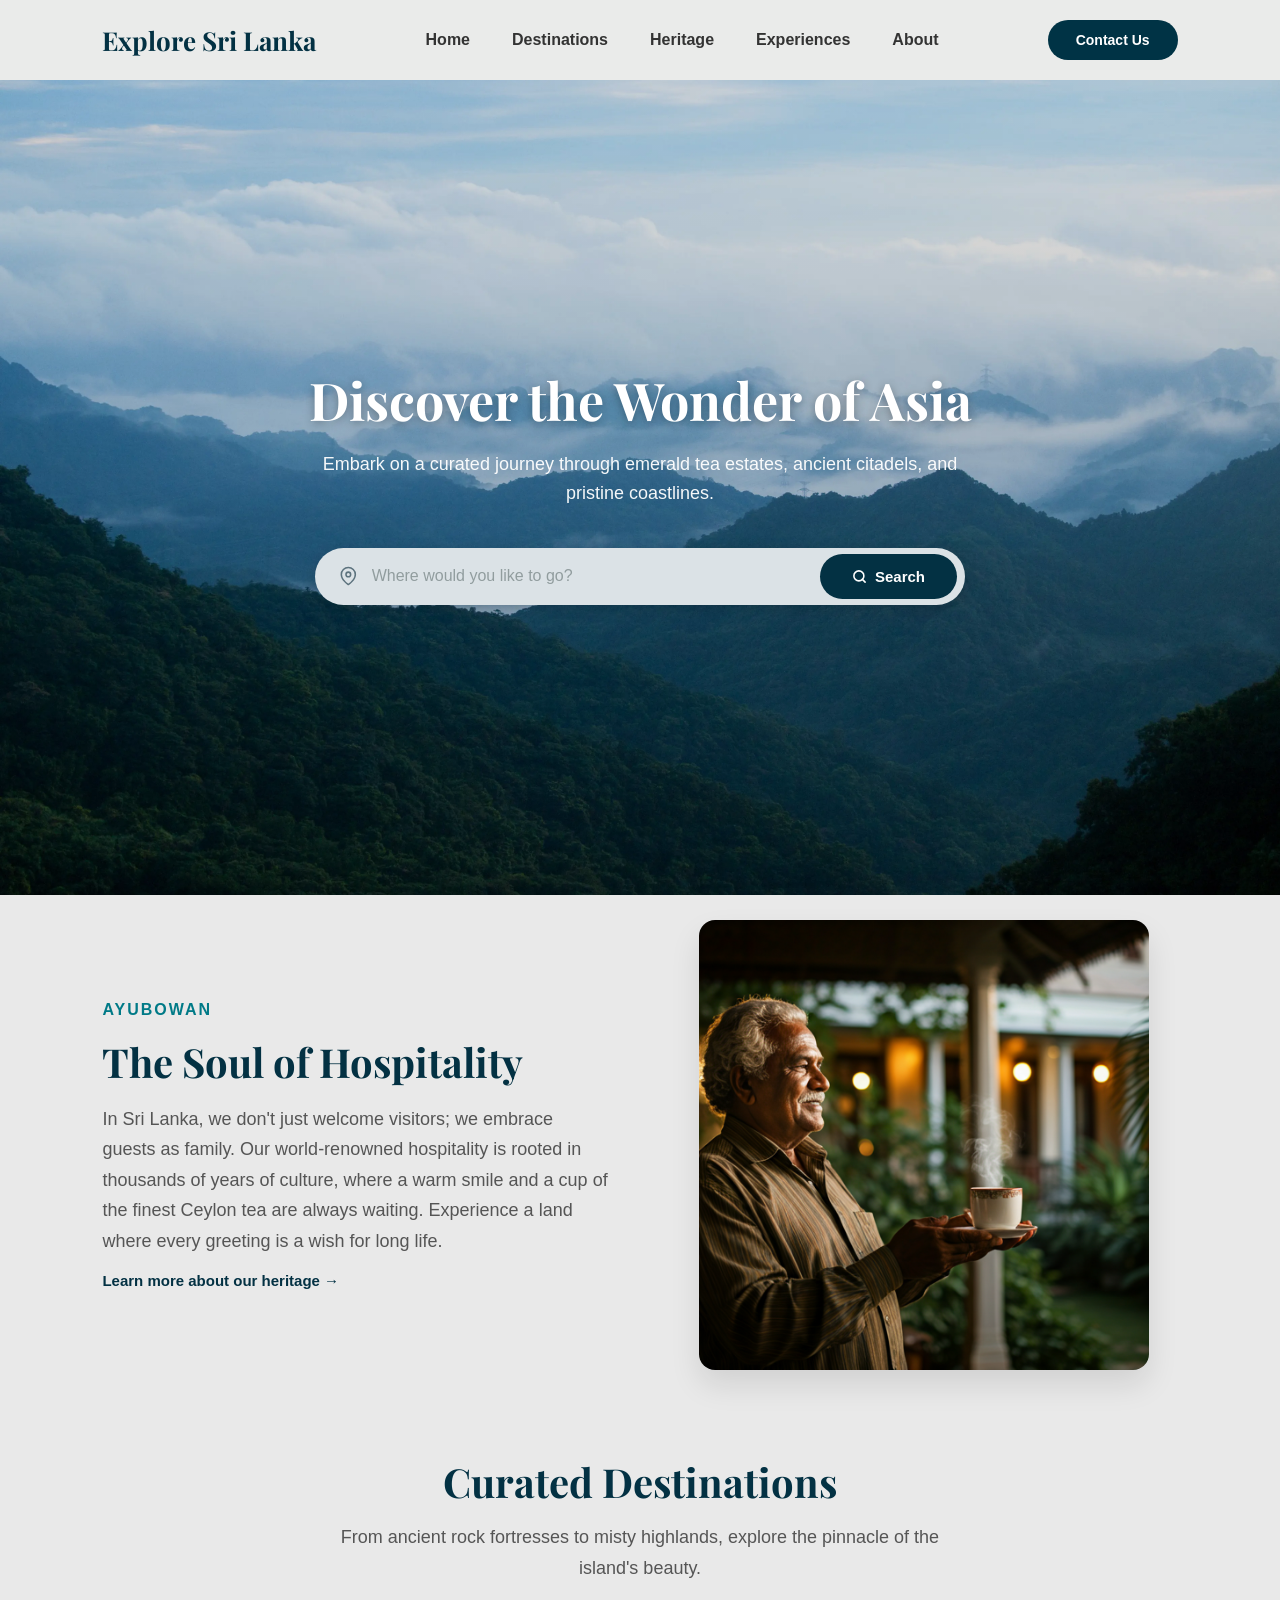
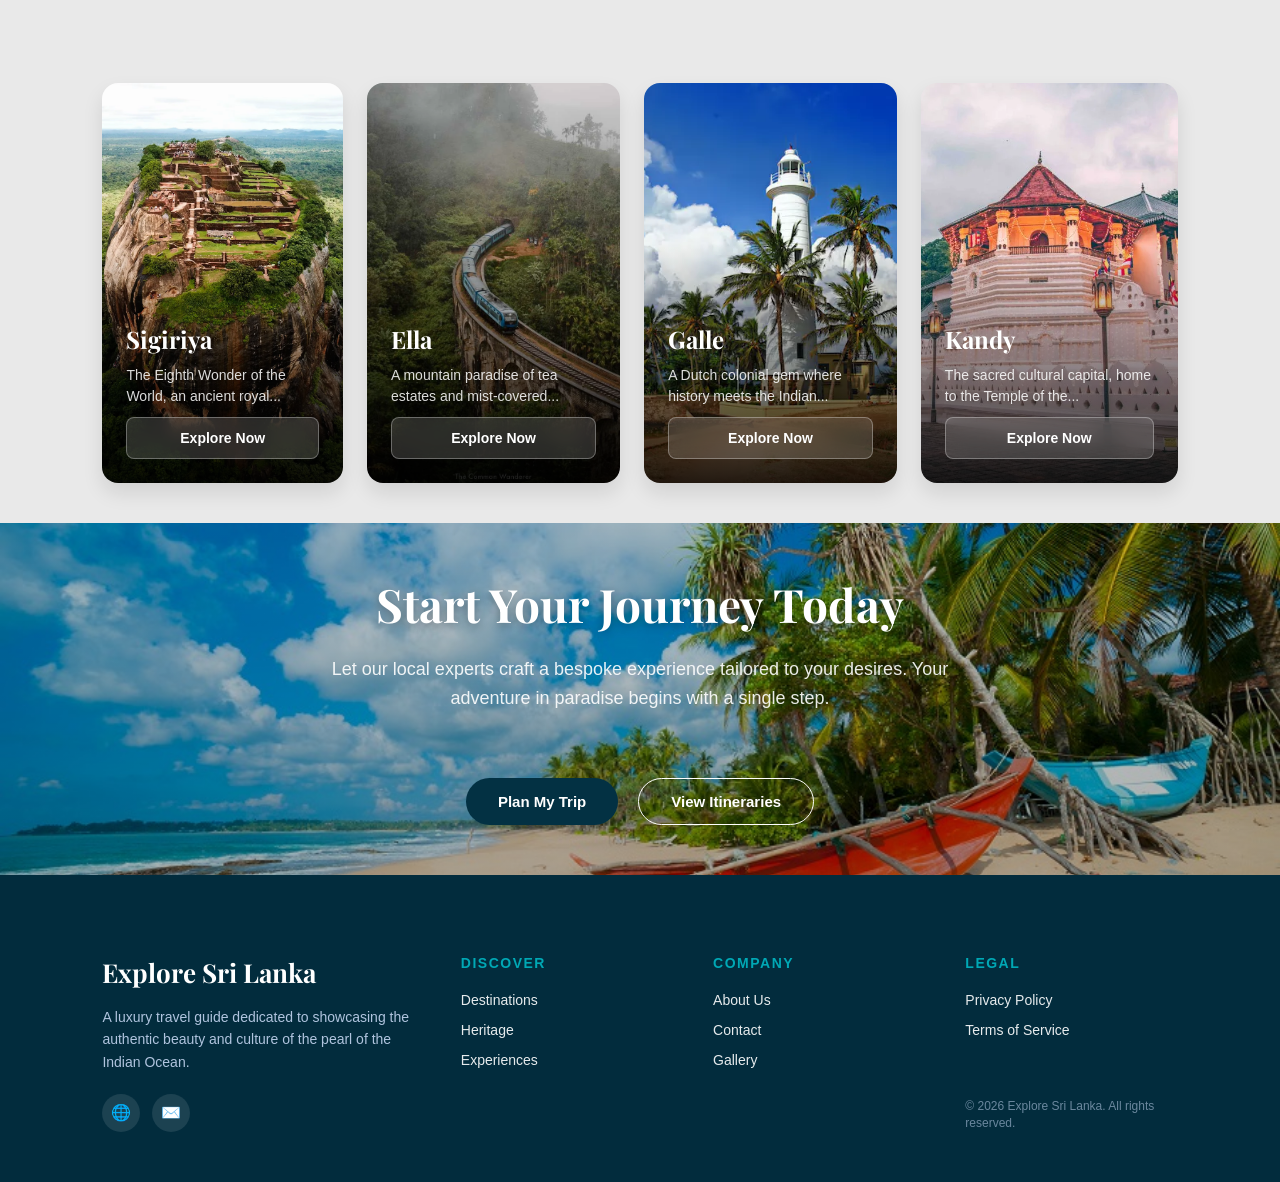
==== commit 084fe18e: "feat: implement global responsive navbar and footer components with dynamic injection and site-wide " ====
--- a/index.html
+++ b/index.html
@@ -3,7 +3,8 @@
   <head>
     <meta charset="UTF-8" />
     <meta name="viewport" content="width=device-width, initial-scale=1.0" />
-    <title>Document</title>
+    <title>Explore Sri Lanka - Discover the Wonder of Asia</title>
+    <meta name="description" content="Embark on a curated luxury journey through emerald tea estates, ancient citadels, and pristine coastlines in Sri Lanka." />
     <link rel="stylesheet" href="./assets/css/index.css" />
     <link rel="stylesheet" href="./assets/css/navbar-footer.css" />
   </head>
@@ -19,7 +20,7 @@
         </p>
       </div>
 
-      <div class="hero-row-bottm">
+      <div class="hero-row-bottom">
         <div class="search-input-group">
           <svg
             class="geo-icon"
--- a/assets/css/index.css
+++ b/assets/css/index.css
@@ -50,7 +50,7 @@
   opacity: 0.95;
 }
 
-.hero-row-bottm {
+.hero-row-bottom {
   background-color: #dbe2e6;
   border-radius: 100px;
   display: flex;
@@ -368,7 +368,7 @@
     font-size: 15px;
   }
 
-  .hero-row-bottm {
+  .hero-row-bottom {
     flex-direction: column;
     border-radius: 20px;
     padding: 16px;
@@ -458,4 +458,4 @@
   .cta-section-bottom button {
     width: 100%;
   }
-}
+}
--- a/assets/css/navbar-footer.css
+++ b/assets/css/navbar-footer.css
@@ -1,3 +1,5 @@
+@import url('https://fonts.googleapis.com/css2?family=Playfair+Display:ital,wght@0,400..900;1,400..900&display=swap');
+
 body {
   padding-top: 75px;
 }
